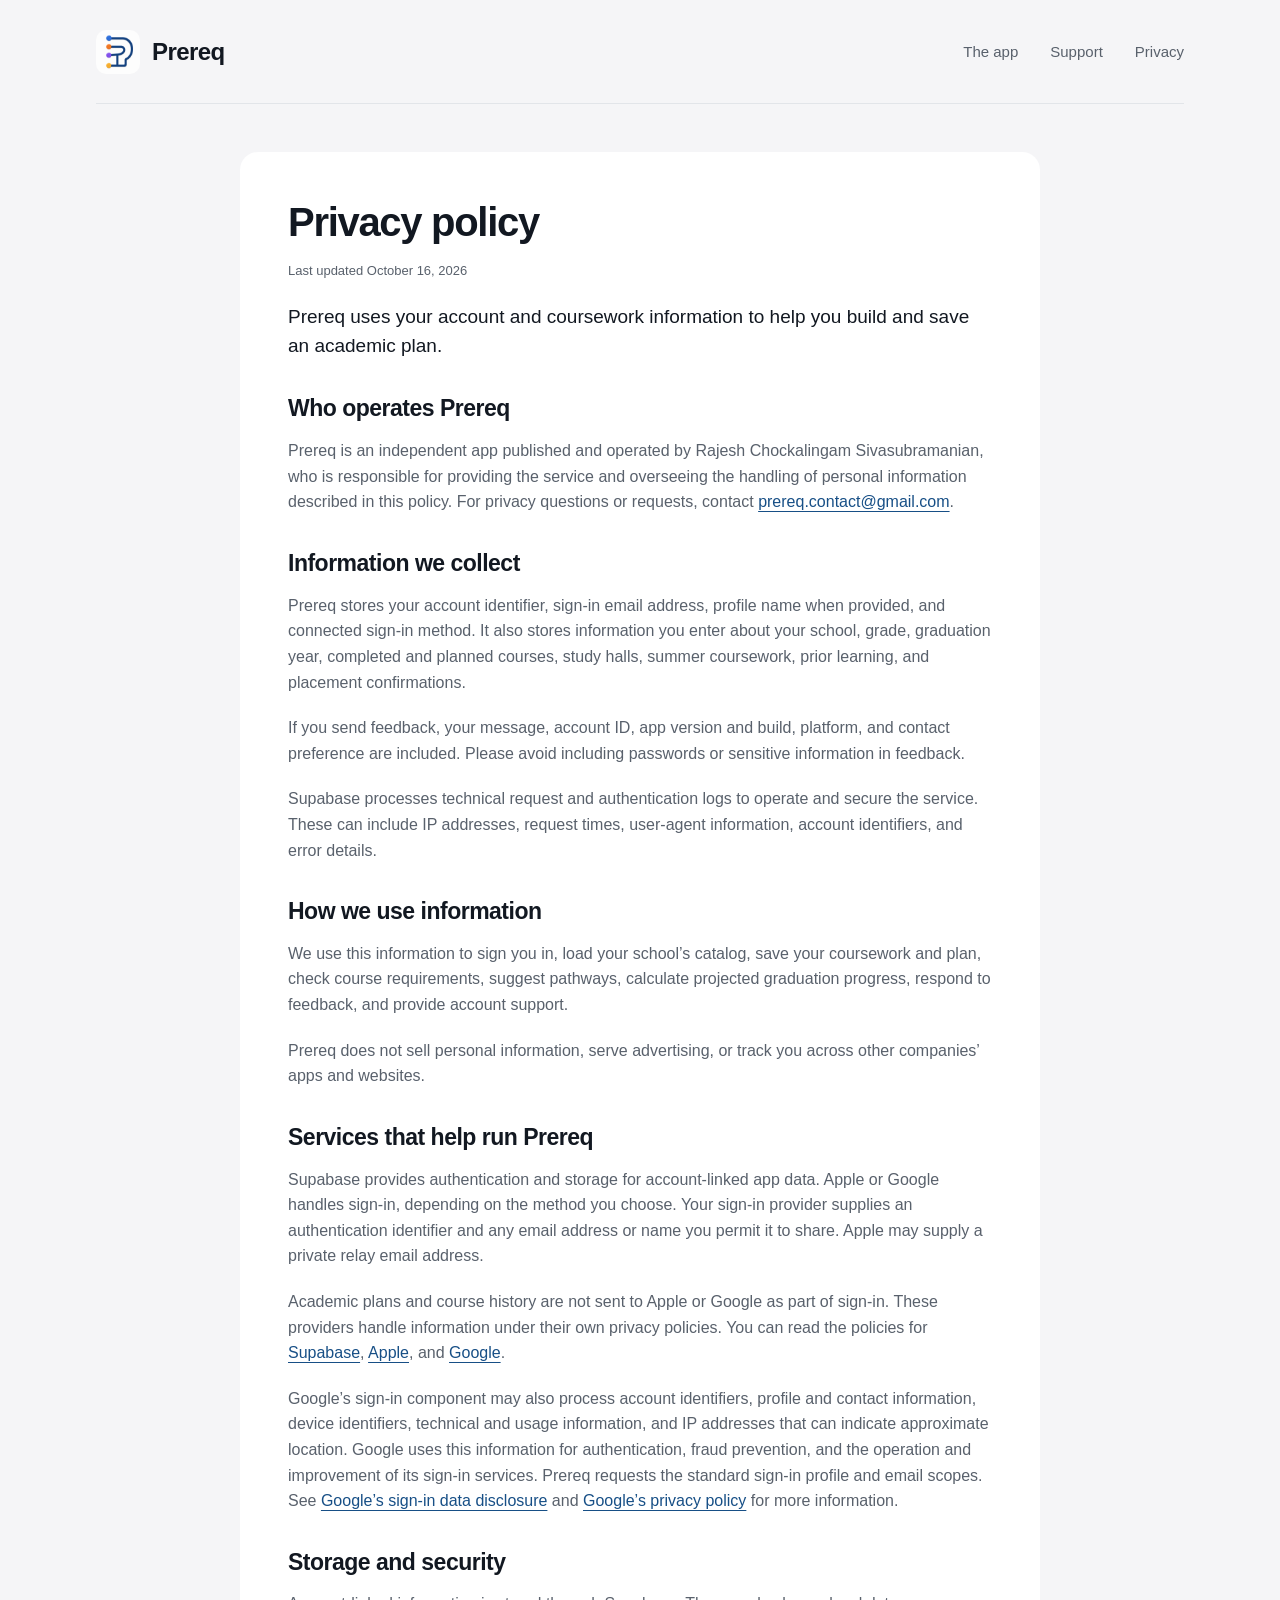
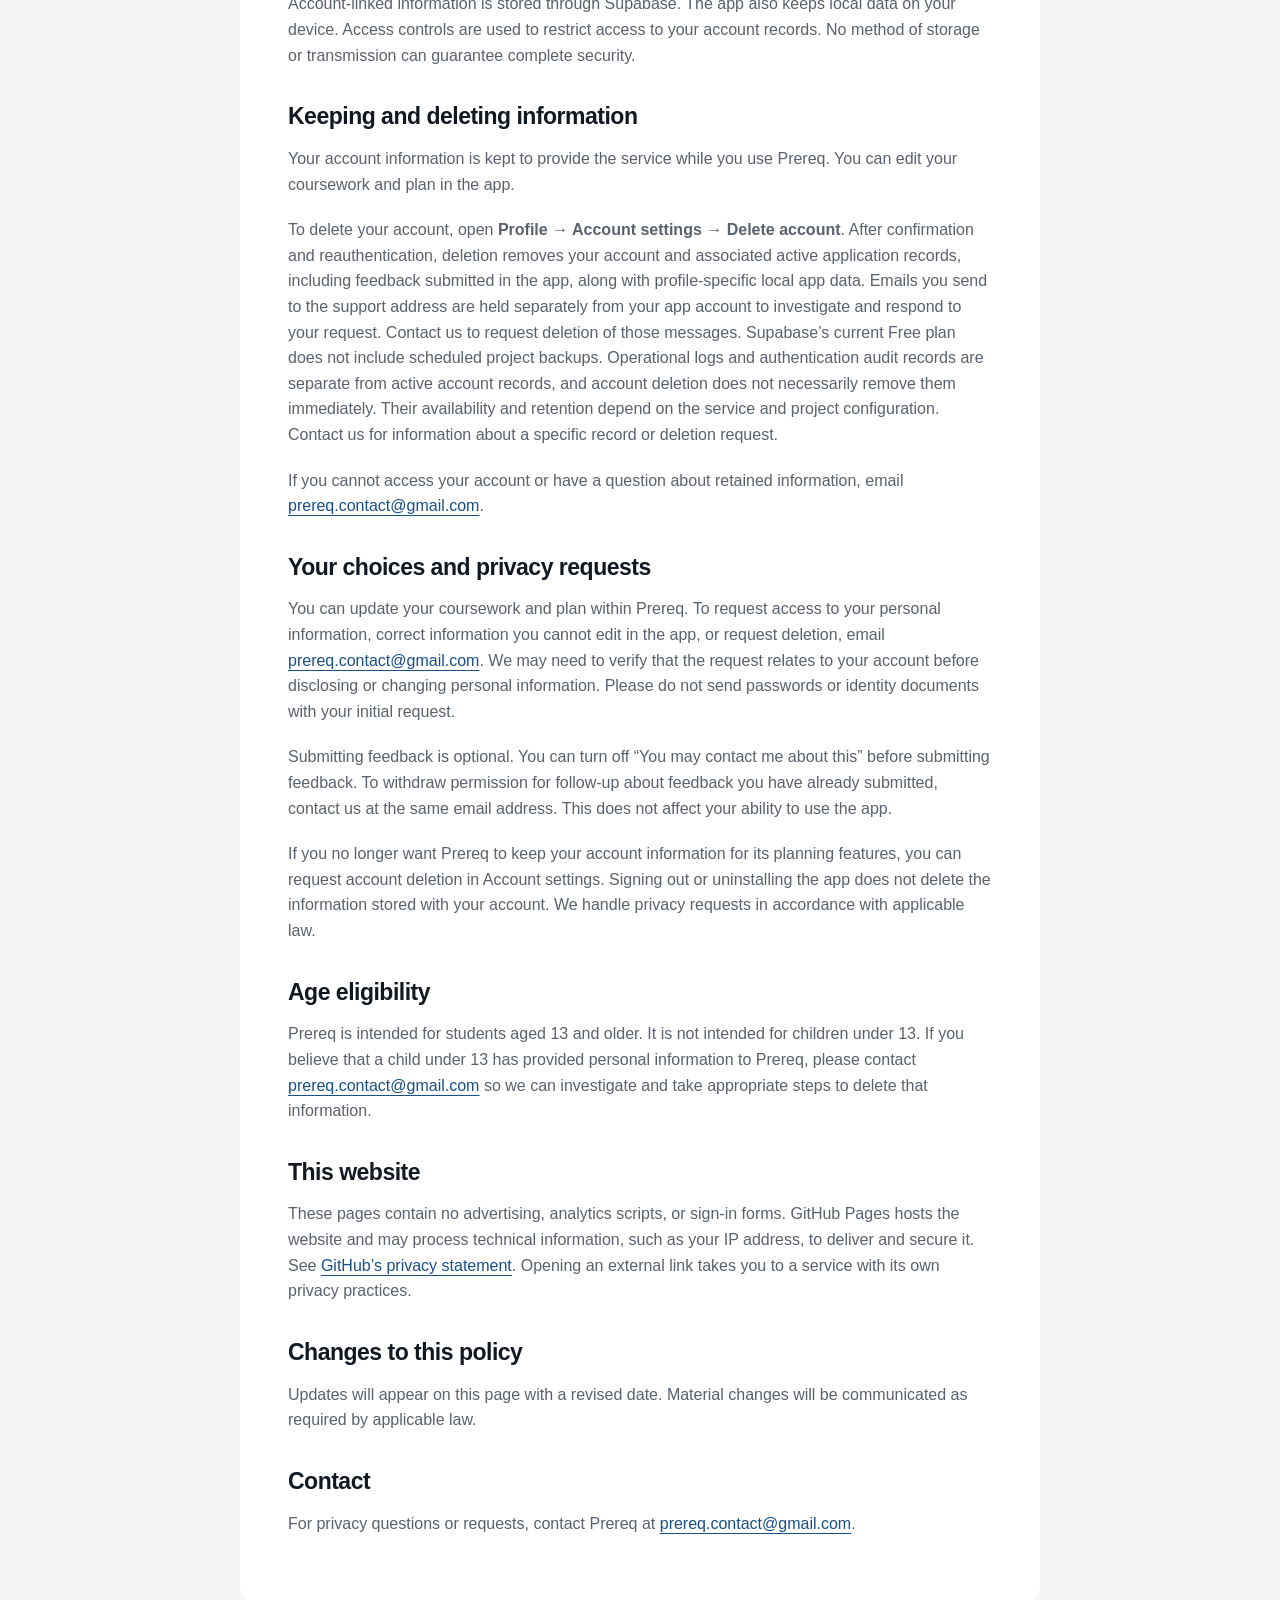
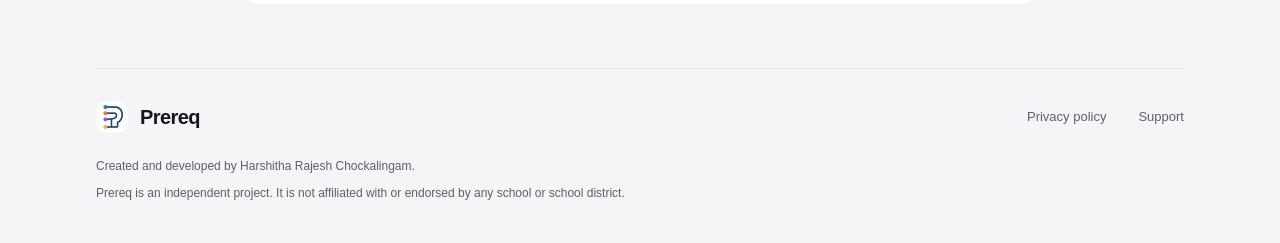
==== privacy/index.html @ c5e3789c "Refine homepage copy and add clean page URLs" ====
<!doctype html>
<html lang="en"><head><meta charset="utf-8"><meta name="viewport" content="width=device-width, initial-scale=1"><meta name="description" content="Prereq helps students explore courses and build a four-year academic plan."><title>Privacy policy | Prereq: Course Planning</title><link rel="icon" href="/icon.png"><link rel="stylesheet" href="/style.css?v=5"><link rel="canonical" href="https://prereqapp.com/privacy/"></head><body><a class="skip" href="#main">Skip to content</a><div class="wrap"><header><a class="brand" href="/"><img src="/icon.png" alt="" width="44" height="44">Prereq</a><nav aria-label="Main navigation"><a href="/#how-it-works">The app</a><a href="/support/">Support</a><a href="/privacy/">Privacy</a></nav></header><main id="main"><article class="document"><h1>Privacy policy</h1><p class="quiet">Last updated October 16, 2026</p><p class="lead">Prereq uses your account and coursework information to help you build and save an academic plan.</p><h2>Who operates Prereq</h2><p>Prereq is an independent app published and operated by Rajesh Chockalingam Sivasubramanian, who is responsible for providing the service and overseeing the handling of personal information described in this policy. For privacy questions or requests, contact <a href="mailto:prereq.contact@gmail.com">prereq.contact@gmail.com</a>.</p><h2>Information we collect</h2><p>Prereq stores your account identifier, sign-in email address, profile name when provided, and connected sign-in method. It also stores information you enter about your school, grade, graduation year, completed and planned courses, study halls, summer coursework, prior learning, and placement confirmations.</p><p>If you send feedback, your message, account ID, app version and build, platform, and contact preference are included. Please avoid including passwords or sensitive information in feedback.</p><p>Supabase processes technical request and authentication logs to operate and secure the service. These can include IP addresses, request times, user-agent information, account identifiers, and error details.</p><h2>How we use information</h2><p>We use this information to sign you in, load your school’s catalog, save your coursework and plan, check course requirements, suggest pathways, calculate projected graduation progress, respond to feedback, and provide account support.</p><p>Prereq does not sell personal information, serve advertising, or track you across other companies’ apps and websites.</p><h2>Services that help run Prereq</h2><p>Supabase provides authentication and storage for account-linked app data. Apple or Google handles sign-in, depending on the method you choose. Your sign-in provider supplies an authentication identifier and any email address or name you permit it to share. Apple may supply a private relay email address.</p><p>Academic plans and course history are not sent to Apple or Google as part of sign-in. These providers handle information under their own privacy policies. You can read the policies for <a href="https://supabase.com/privacy">Supabase</a>, <a href="https://www.apple.com/legal/privacy/">Apple</a>, and <a href="https://policies.google.com/privacy">Google</a>.</p><p>Google’s sign-in component may also process account identifiers, profile and contact information, device identifiers, technical and usage information, and IP addresses that can indicate approximate location. Google uses this information for authentication, fraud prevention, and the operation and improvement of its sign-in services. Prereq requests the standard sign-in profile and email scopes. See <a href="https://developers.google.com/identity/sign-in/ios/app-privacy">Google’s sign-in data disclosure</a> and <a href="https://policies.google.com/privacy">Google’s privacy policy</a> for more information.</p><h2>Storage and security</h2><p>Account-linked information is stored through Supabase. The app also keeps local data on your device. Access controls are used to restrict access to your account records. No method of storage or transmission can guarantee complete security.</p><h2>Keeping and deleting information</h2><p>Your account information is kept to provide the service while you use Prereq. You can edit your coursework and plan in the app.</p><p>To delete your account, open <strong>Profile → Account settings → Delete account</strong>. After confirmation and reauthentication, deletion removes your account and associated active application records, including feedback submitted in the app, along with profile-specific local app data. Emails you send to the support address are held separately from your app account to investigate and respond to your request. Contact us to request deletion of those messages. Supabase’s current Free plan does not include scheduled project backups. Operational logs and authentication audit records are separate from active account records, and account deletion does not necessarily remove them immediately. Their availability and retention depend on the service and project configuration. Contact us for information about a specific record or deletion request.</p><p>If you cannot access your account or have a question about retained information, email <a href="mailto:prereq.contact@gmail.com">prereq.contact@gmail.com</a>.</p><h2>Your choices and privacy requests</h2><p>You can update your coursework and plan within Prereq. To request access to your personal information, correct information you cannot edit in the app, or request deletion, email <a href="mailto:prereq.contact@gmail.com">prereq.contact@gmail.com</a>. We may need to verify that the request relates to your account before disclosing or changing personal information. Please do not send passwords or identity documents with your initial request.</p><p>Submitting feedback is optional. You can turn off “You may contact me about this” before submitting feedback. To withdraw permission for follow-up about feedback you have already submitted, contact us at the same email address. This does not affect your ability to use the app.</p><p>If you no longer want Prereq to keep your account information for its planning features, you can request account deletion in Account settings. Signing out or uninstalling the app does not delete the information stored with your account. We handle privacy requests in accordance with applicable law.</p><h2>Age eligibility</h2><p>Prereq is intended for students aged 13 and older. It is not intended for children under 13. If you believe that a child under 13 has provided personal information to Prereq, please contact <a href="mailto:prereq.contact@gmail.com">prereq.contact@gmail.com</a> so we can investigate and take appropriate steps to delete that information.</p><h2>This website</h2><p>These pages contain no advertising, analytics scripts, or sign-in forms. GitHub Pages hosts the website and may process technical information, such as your IP address, to deliver and secure it. See <a href="https://docs.github.com/en/site-policy/privacy-policies/github-general-privacy-statement">GitHub’s privacy statement</a>. Opening an external link takes you to a service with its own privacy practices.</p><h2>Changes to this policy</h2><p>Updates will appear on this page with a revised date. Material changes will be communicated as required by applicable law.</p><h2>Contact</h2><p>For privacy questions or requests, contact Prereq at <a href="mailto:prereq.contact@gmail.com">prereq.contact@gmail.com</a>.</p></article></main><footer><div class="footer-heading"><a class="brand" href="/"><img src="/icon.png" alt="" width="32" height="32">Prereq</a><nav aria-label="Footer"><a href="/privacy/">Privacy policy</a><a href="/support/">Support</a></nav></div><p>Created and developed by Harshitha Rajesh Chockalingam.</p><p>Prereq is an independent project. It is not affiliated with or endorsed by any school or school district.</p></footer></div></body></html>
---- style.css ----
:root{color-scheme:light;--blue:#174f86;--blue-strong:#103f70;--ink:#121821;--muted:#59616c;--line:#e2e5e9;--surface:#fff;--page:#f5f5f7;--brand-tint:#eef3f8;--math:#3478cc;--science:#27815f;--english:#8a63b8}
*{box-sizing:border-box}
html{scroll-behavior:smooth;scroll-padding-top:32px}
body{margin:0;background:var(--page);color:var(--ink);font-family:-apple-system,BlinkMacSystemFont,"Segoe UI",Helvetica,Arial,sans-serif;font-size:17px;line-height:1.6;-webkit-font-smoothing:antialiased}
a{color:var(--blue);text-underline-offset:4px}
a:hover{text-decoration-thickness:2px}
a:focus-visible,summary:focus-visible{outline:3px solid var(--blue);outline-offset:5px}
.wrap{width:min(1184px,100%);margin:0 auto;padding:0 48px}
header{min-height:104px;display:flex;align-items:center;justify-content:space-between;border-bottom:1px solid var(--line);gap:24px}
.brand{display:inline-flex;align-items:center;gap:12px;color:var(--ink);font-size:24px;line-height:1;font-weight:700;text-decoration:none;letter-spacing:-.6px}
.brand img{display:block;border-radius:10px}
nav{display:flex;align-items:center;gap:32px}
nav a{color:var(--muted);font-size:15px;text-decoration:none}
nav a:hover{color:var(--blue)}
h1,h2,h3,p{margin:0}
h1,h2,h3{line-height:1.12;font-weight:700}
h1{font-size:clamp(40px,4.3vw,60px);letter-spacing:-2.4px}
h2{font-size:clamp(30px,3.2vw,44px);letter-spacing:-1.3px}
h3{font-size:26px;letter-spacing:-.7px}
.eyebrow{font-size:12px;font-weight:650;letter-spacing:1.4px;text-transform:uppercase;color:var(--blue);margin-bottom:20px}
.hero{display:grid;grid-template-columns:1.05fr 1fr;gap:64px;align-items:center;padding:88px 0 96px}
.hero h1 span{color:var(--blue)}
.hero-lead{font-size:21px;line-height:1.5;margin-top:28px;max-width:450px}
.hero-detail{margin-top:16px;color:var(--muted);max-width:420px;font-size:16px}
.primary-link{display:inline-flex;align-items:center;gap:32px;padding:14px 20px;border-radius:12px;background:var(--blue);color:#fff;font-size:16px;font-weight:600;text-decoration:none;margin-top:28px;min-height:48px}
.primary-link:hover{background:var(--blue-strong)}
.release-note{color:var(--muted);font-size:12px;margin-top:14px}
.hero-visual{min-width:0}
.plan-frame{background:var(--surface);padding:24px;border-radius:24px;border:1px solid var(--line);box-shadow:0 12px 32px #0b31580a}
.plan-toolbar{display:flex;align-items:center;justify-content:space-between;margin-bottom:24px}
.mini-brand{display:flex;align-items:center;gap:10px;font-size:22px;font-weight:700;letter-spacing:-.5px}
.mini-brand img{border-radius:7px}
.toolbar-action{color:var(--blue);display:grid;place-items:center;width:38px;height:38px;border:1px solid var(--line);border-radius:50%}
.toolbar-action svg{width:21px;height:21px}
.grade-picker{padding:0;margin:0;border:0;min-width:0;display:grid;grid-template-columns:repeat(4,1fr);column-gap:4px}
.grade-picker legend{font-size:12px;color:var(--muted);margin-bottom:10px}
.grade-picker>input{position:absolute;opacity:0;width:1px;height:1px;pointer-events:none}
.grade-picker>label{cursor:pointer;display:grid;place-items:center;border-radius:10px;min-height:44px;font-weight:600;color:var(--muted);background:var(--page);font-size:15px;transition:background .15s,color .15s}
.grade-picker>input:checked+label{background:var(--blue);color:white}
.grade-picker>input:focus-visible+label{outline:3px solid var(--blue);outline-offset:3px}
.grade-panels{grid-column:1/-1;min-width:0}
.grade-panel{display:none}
#grade-9:checked~.grade-panels .panel-9,#grade-10:checked~.grade-panels .panel-10,#grade-11:checked~.grade-panels .panel-11,#grade-12:checked~.grade-panels .panel-12{display:block}
.plan-section-heading{display:flex;justify-content:space-between;align-items:center;margin:28px 0 16px;gap:12px}
.plan-section-heading h3{font-size:21px;letter-spacing:-.4px}
.plan-section-heading>span{font-size:12px;color:var(--muted)}
.plan-course{display:flex;align-items:center;gap:12px;min-height:65px;padding:12px;border-radius:12px;margin-top:8px}
.plan-course.math{background:#eaf1fb;color:var(--math)}
.plan-course.science{background:#e5f2ec;color:var(--science)}
.plan-course.english{background:#f1ebf8;color:var(--english)}
.course-rail{width:4px;align-self:stretch;min-height:30px;border-radius:3px;background:currentColor;flex-shrink:0}
.plan-course-name{color:var(--ink);font-size:14px;font-weight:550;line-height:1.4}
.plan-empty{display:grid;grid-template-columns:1fr 1fr;gap:12px;margin-top:16px}
.plan-empty span{padding:14px 8px;border:1px solid var(--line);border-radius:10px;color:var(--muted);font-size:11px;text-align:center}
.plan-bottom{margin-top:24px;padding-top:18px;border-top:1px solid var(--line);display:flex;justify-content:space-between;align-items:center;font-size:11px;color:var(--muted)}
.brand-trail{display:flex;gap:6px}
.brand-trail i{width:6px;height:6px;background:#76a4e1;border-radius:50%}
.brand-trail i:nth-child(2){background:#f5ad79}.brand-trail i:nth-child(3){background:#b096d5}.brand-trail i:nth-child(4){background:#efc96e}
.visual-caption{text-align:center;font-size:11px;margin-top:14px;color:var(--muted)}
.app-story{padding:72px 0 80px;border-top:1px solid var(--line)}
.section-intro{display:grid;grid-template-columns:1fr 1fr;column-gap:64px;align-items:end;margin-bottom:40px}
.section-intro .eyebrow{grid-column:1/-1}
.section-intro>p:last-child{color:var(--muted);font-size:16px;max-width:440px}
.story-grid{display:grid;grid-template-columns:repeat(3,1fr);gap:16px}
.story-card{padding:28px 24px;background:var(--surface);border-radius:18px;min-width:0;display:flex;flex-direction:column}
.story-label{display:flex;align-items:center;gap:12px;margin-bottom:32px;color:var(--blue);font-size:13px;font-weight:600}
.section-number{display:grid;place-items:center;width:28px;height:28px;border-radius:8px;background:var(--brand-tint);font-size:11px;font-variant-numeric:tabular-nums}
.story-card h3{font-size:24px;line-height:1.2}
.story-card>p{margin:16px 0 28px;color:var(--muted);font-size:14px;line-height:1.6}
.catalog-sample{display:flex;align-items:center;gap:12px;border-top:1px solid var(--line);padding-top:24px;margin-top:auto}
.subject-icon{width:40px;height:40px;display:grid;place-items:center;border-radius:50%;flex-shrink:0}
.subject-icon.math{background:#eaf1fb;color:var(--math)}
.subject-icon svg{width:25px;height:25px}
.catalog-sample strong,.catalog-sample span:not(.subject-icon),.catalog-sample small{display:block}
.catalog-sample strong{font-size:14px;font-weight:650}
.catalog-sample .math-text{font-size:12px;color:var(--math)}
.catalog-sample small{font-size:11px;color:var(--muted);margin-top:2px}
.pathway-sample{margin-top:auto;position:relative;padding-left:2px}
.pathway-sample:before{content:"";position:absolute;left:8px;top:12px;bottom:12px;width:2px;background:#d8e3ee}
.pathway-sample>div{display:flex;align-items:center;gap:12px;position:relative;min-height:36px}
.pathway-sample strong{font-size:12px;font-weight:550}
.path-node{width:14px;height:14px;border:3px solid white;border-radius:50%;background:#b7c9db;box-shadow:0 0 0 1px #d8e3ee}
.completed-node{background:var(--science)}.current-node{background:var(--blue)}
.progress-sample{margin-top:auto;padding:20px 16px;background:var(--brand-tint);border-radius:12px}
.progress-sample>div:first-child{display:flex;align-items:center;justify-content:space-between;gap:8px}
.progress-sample strong{font-size:12px;font-weight:600}
.progress-sample>div>span{font-size:10px;color:var(--blue)}
.progress-track{height:7px;background:#d8e3ee;border-radius:4px;overflow:hidden;margin:14px 0 8px}
.progress-track span{display:block;width:72%;height:100%;background:var(--blue);border-radius:4px}
.progress-sample small{font-size:10px;color:var(--muted)}
.counselor-section{display:grid;grid-template-columns:160px 1fr;align-items:center;gap:48px;border-radius:22px;background:var(--brand-tint);padding:56px 64px;margin-bottom:80px}
.counselor-mark{width:128px;height:144px;border-radius:18px;background:white;display:grid;place-items:center;color:var(--blue);transform:rotate(-5deg)}
.counselor-mark svg{width:72px;height:72px}
.counselor-section h2{font-size:36px}
.counselor-section p:last-child{margin-top:20px;max-width:590px;color:var(--muted);font-size:16px}
.home-support{display:flex;align-items:center;justify-content:space-between;gap:32px;padding:0 0 72px}
.home-support h2{font-size:30px}
.home-support p:last-child{margin-top:20px;color:var(--muted);font-size:15px}
.secondary-link{display:inline-flex;align-items:center;gap:24px;padding:13px 18px;background:white;border:1px solid var(--line);border-radius:12px;text-decoration:none;font-size:15px;font-weight:600;white-space:nowrap}
.secondary-link:hover{border-color:var(--blue)}
footer{padding:32px 0 40px;border-top:1px solid var(--line)}
.footer-heading{display:flex;align-items:center;justify-content:space-between;margin-bottom:24px;gap:24px}
footer .brand{font-size:20px}
footer p{font-size:12px;color:var(--muted);max-width:660px;margin-top:8px}
footer nav a{font-size:13px}
.document{max-width:800px;margin:48px auto 64px;padding:48px;background:var(--surface);border-radius:18px}
.document h1{font-size:40px;letter-spacing:-1.3px;margin-bottom:16px}
.document h2{font-size:23px;letter-spacing:-.5px;margin:36px 0 16px}
.document p{margin-bottom:20px;font-size:16px;color:var(--muted)}
.document .lead{font-size:19px;color:var(--ink);line-height:1.55}
.document .quiet,.quiet{font-size:13px;color:var(--muted)}
.document .button{display:inline-block;padding:12px 18px;background:var(--blue);color:white;border-radius:12px;font-size:15px;font-weight:600;text-decoration:none;margin-bottom:12px}
.questions{margin:36px 0}
details{border-bottom:1px solid var(--line);padding:18px 0}
summary{cursor:pointer;font-size:16px;font-weight:600;line-height:1.5}
details p{margin:16px 0 0!important}
.skip{position:absolute;left:16px;top:-100px;background:white;padding:12px;z-index:20}.skip:focus{top:16px}
@media(min-width:1400px){.hero{gap:88px}}
@media(max-width:1000px){.wrap{padding:0 32px}.hero{gap:32px;padding:64px 0 72px}h1{font-size:46px;letter-spacing:-1.8px}.hero-lead{font-size:19px}.plan-frame{padding:20px}.story-card{padding:24px 20px}.story-card h3{font-size:21px}.section-intro{column-gap:32px}.counselor-section{padding:40px;gap:32px;grid-template-columns:120px 1fr}.counselor-mark{width:108px;height:128px}}
@media(max-width:760px){.wrap{padding:0 24px}header{min-height:88px}.brand{font-size:22px}.brand img{width:38px;height:38px}nav{gap:20px}nav a{font-size:13px}.hero{grid-template-columns:1fr;gap:40px;padding:48px 0 56px}h1{font-size:clamp(38px,8vw,56px);letter-spacing:-1.7px}.hero-lead{max-width:470px;font-size:20px}.hero-detail{max-width:450px}.hero-visual{max-width:470px;width:100%;justify-self:center}.plan-frame{padding:24px}.plan-course-name{font-size:15px}.plan-course{min-height:62px}.app-story{padding:48px 0}.section-intro{display:block;margin-bottom:28px}.section-intro>p:last-child{margin-top:20px}.story-grid{grid-template-columns:1fr;gap:16px}.story-card{padding:28px}.story-label{margin-bottom:20px}.story-card h3{font-size:26px}.story-card h3 br{display:none}.story-card>p{font-size:16px;margin-bottom:24px}.catalog-sample strong{font-size:16px}.catalog-sample .math-text{font-size:14px}.catalog-sample small{font-size:13px}.subject-icon{width:48px;height:48px}.pathway-sample strong{font-size:14px}.pathway-sample>div{min-height:40px}.progress-sample strong{font-size:14px}.progress-sample>div>span,.progress-sample small{font-size:12px}.counselor-section{grid-template-columns:1fr;padding:32px;gap:24px;margin-bottom:48px}.counselor-mark{width:64px;height:72px;border-radius:12px}.counselor-mark svg{width:42px;height:42px}.counselor-section h2{font-size:32px}.home-support{display:block;padding-bottom:48px}.home-support h2{font-size:30px}.home-support p:last-child{overflow-wrap:anywhere}.secondary-link{margin-top:24px}.footer-heading{align-items:flex-start}footer nav{gap:16px;flex-wrap:wrap}.document{padding:28px 24px;margin:32px auto 48px}.document h1{font-size:34px}.document a{overflow-wrap:anywhere}}
@media(max-width:360px){.wrap{padding:0 16px}nav{gap:14px}nav a{font-size:12px}.brand{gap:8px}.brand img{width:32px;height:32px}.plan-frame{padding:18px}.plan-course-name{font-size:14px}.eyebrow{font-size:11px;letter-spacing:1px}.counselor-section{padding:24px}}
@media(prefers-reduced-motion:reduce){html{scroll-behavior:auto}*{transition:none!important}}
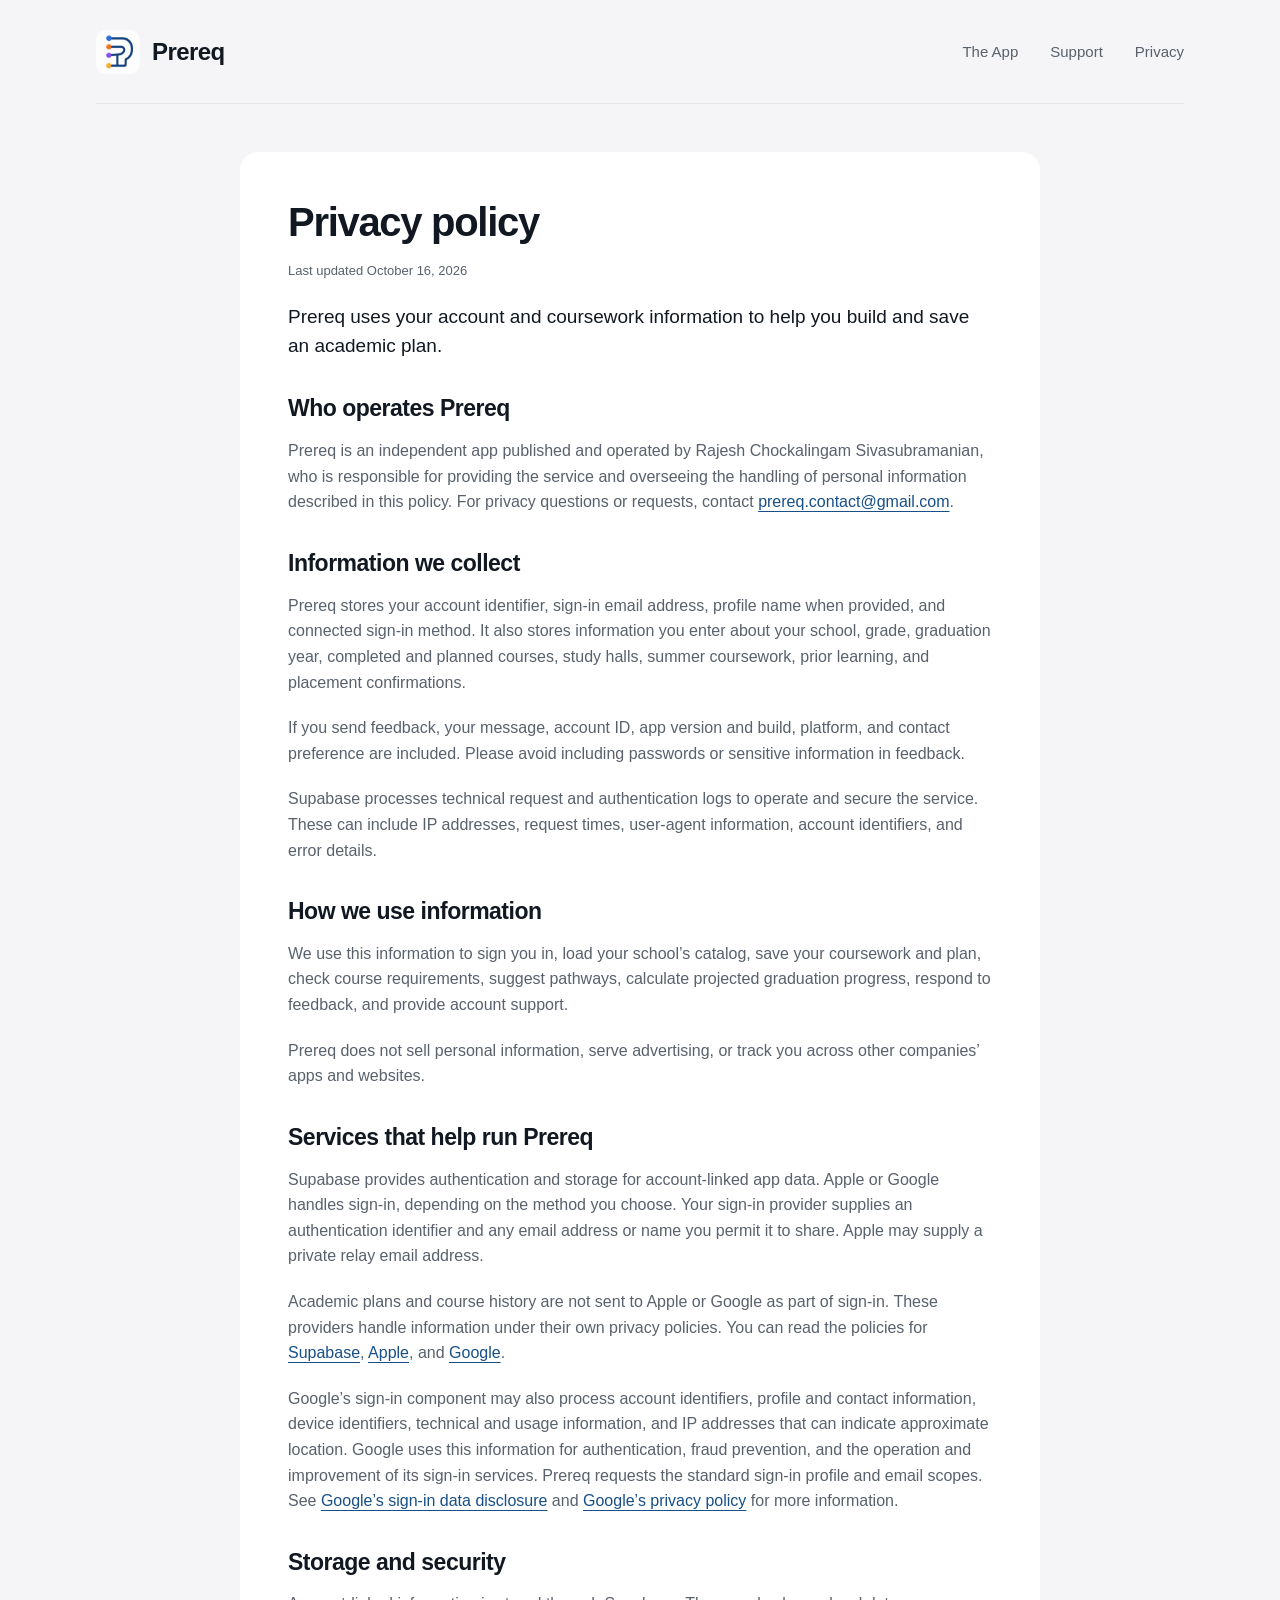
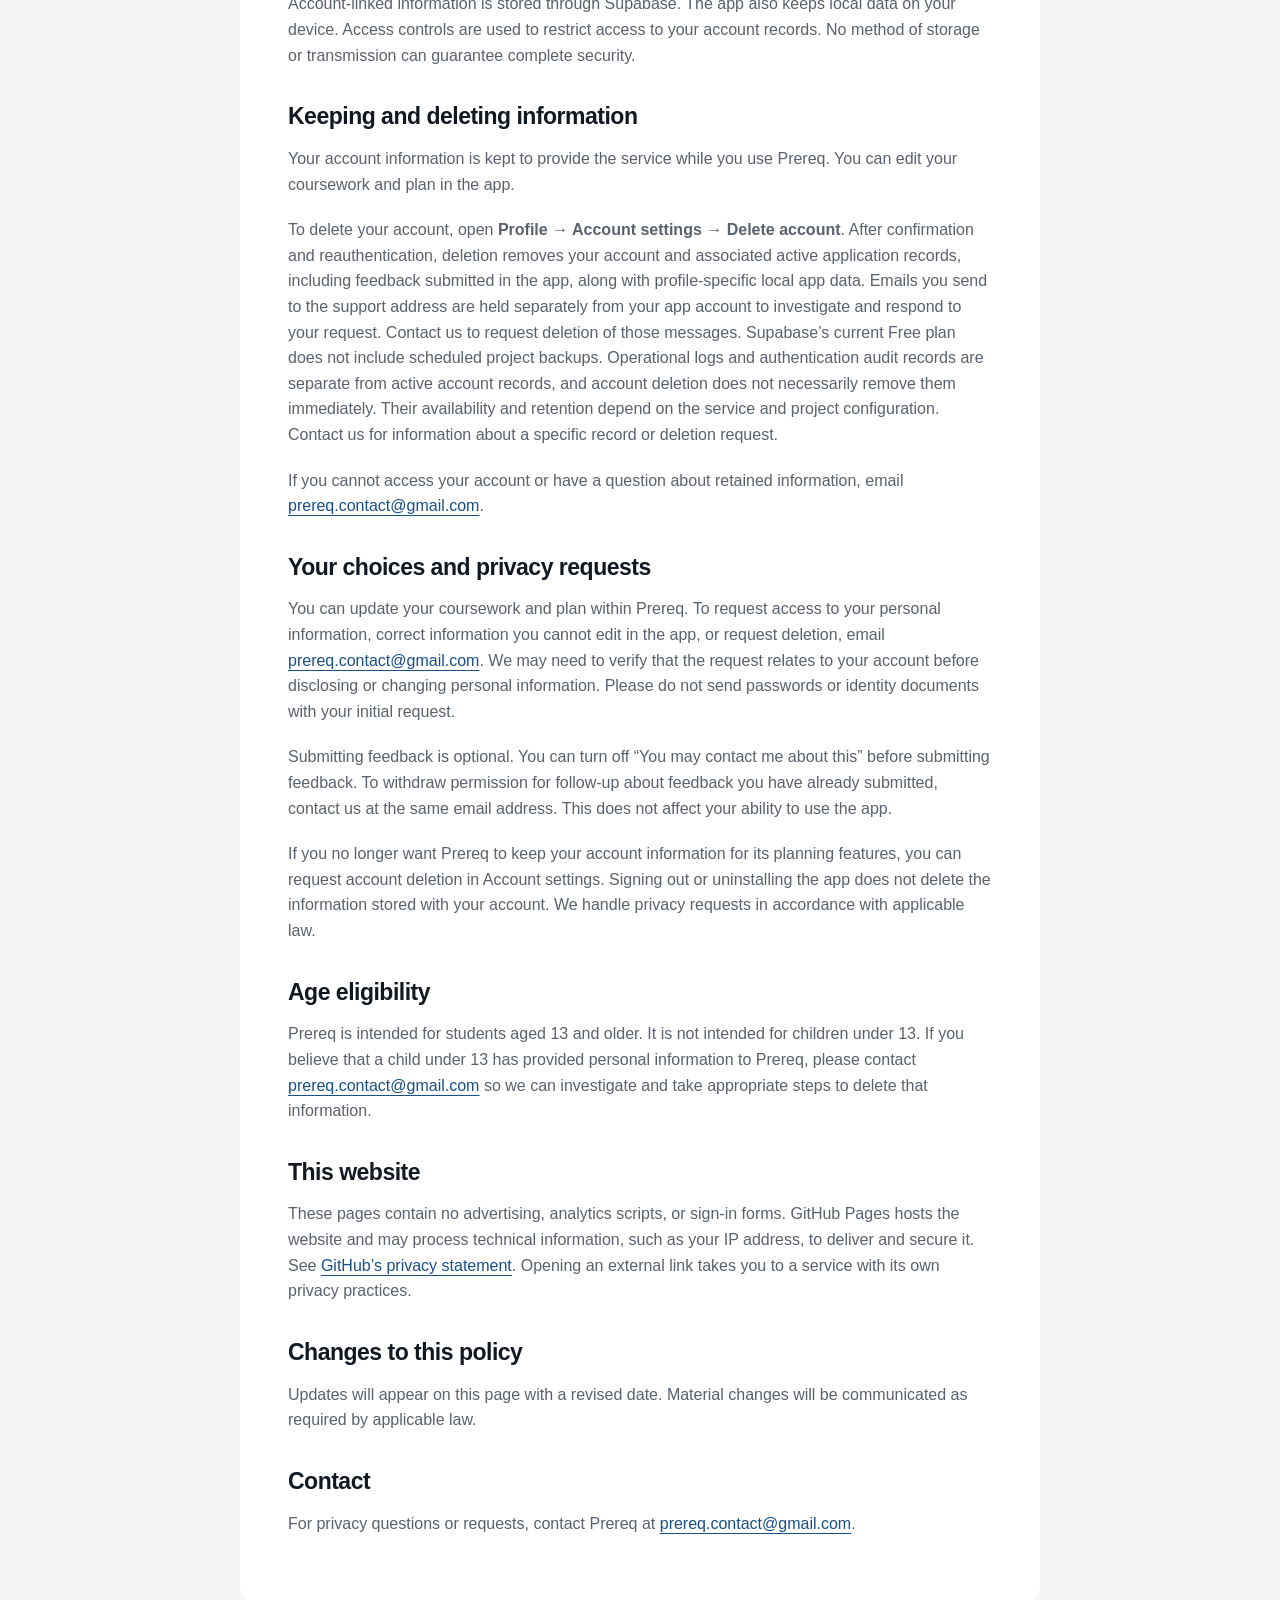
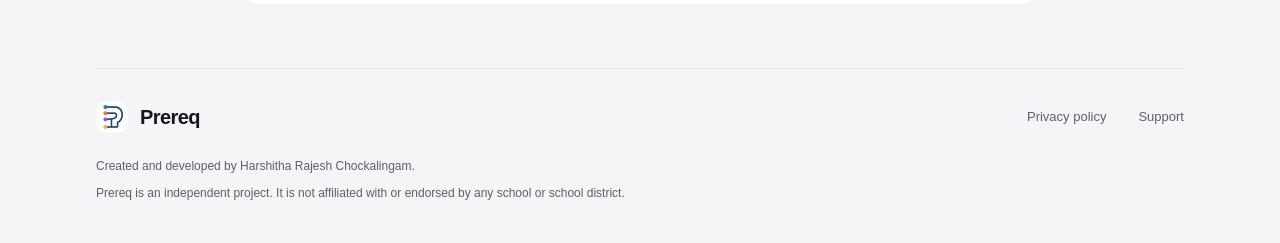
==== commit a2dbd0bf: "Capitalize App in navigation" ====
--- a/privacy/index.html
+++ b/privacy/index.html
@@ -1,2 +1,2 @@
 <!doctype html>
-<html lang="en"><head><meta charset="utf-8"><meta name="viewport" content="width=device-width, initial-scale=1"><meta name="description" content="Prereq helps students explore courses and build a four-year academic plan."><title>Privacy policy | Prereq: Course Planning</title><link rel="icon" href="/icon.png"><link rel="stylesheet" href="/style.css?v=5"><link rel="canonical" href="https://prereqapp.com/privacy/"></head><body><a class="skip" href="#main">Skip to content</a><div class="wrap"><header><a class="brand" href="/"><img src="/icon.png" alt="" width="44" height="44">Prereq</a><nav aria-label="Main navigation"><a href="/#how-it-works">The app</a><a href="/support/">Support</a><a href="/privacy/">Privacy</a></nav></header><main id="main"><article class="document"><h1>Privacy policy</h1><p class="quiet">Last updated October 16, 2026</p><p class="lead">Prereq uses your account and coursework information to help you build and save an academic plan.</p><h2>Who operates Prereq</h2><p>Prereq is an independent app published and operated by Rajesh Chockalingam Sivasubramanian, who is responsible for providing the service and overseeing the handling of personal information described in this policy. For privacy questions or requests, contact <a href="mailto:prereq.contact@gmail.com">prereq.contact@gmail.com</a>.</p><h2>Information we collect</h2><p>Prereq stores your account identifier, sign-in email address, profile name when provided, and connected sign-in method. It also stores information you enter about your school, grade, graduation year, completed and planned courses, study halls, summer coursework, prior learning, and placement confirmations.</p><p>If you send feedback, your message, account ID, app version and build, platform, and contact preference are included. Please avoid including passwords or sensitive information in feedback.</p><p>Supabase processes technical request and authentication logs to operate and secure the service. These can include IP addresses, request times, user-agent information, account identifiers, and error details.</p><h2>How we use information</h2><p>We use this information to sign you in, load your school’s catalog, save your coursework and plan, check course requirements, suggest pathways, calculate projected graduation progress, respond to feedback, and provide account support.</p><p>Prereq does not sell personal information, serve advertising, or track you across other companies’ apps and websites.</p><h2>Services that help run Prereq</h2><p>Supabase provides authentication and storage for account-linked app data. Apple or Google handles sign-in, depending on the method you choose. Your sign-in provider supplies an authentication identifier and any email address or name you permit it to share. Apple may supply a private relay email address.</p><p>Academic plans and course history are not sent to Apple or Google as part of sign-in. These providers handle information under their own privacy policies. You can read the policies for <a href="https://supabase.com/privacy">Supabase</a>, <a href="https://www.apple.com/legal/privacy/">Apple</a>, and <a href="https://policies.google.com/privacy">Google</a>.</p><p>Google’s sign-in component may also process account identifiers, profile and contact information, device identifiers, technical and usage information, and IP addresses that can indicate approximate location. Google uses this information for authentication, fraud prevention, and the operation and improvement of its sign-in services. Prereq requests the standard sign-in profile and email scopes. See <a href="https://developers.google.com/identity/sign-in/ios/app-privacy">Google’s sign-in data disclosure</a> and <a href="https://policies.google.com/privacy">Google’s privacy policy</a> for more information.</p><h2>Storage and security</h2><p>Account-linked information is stored through Supabase. The app also keeps local data on your device. Access controls are used to restrict access to your account records. No method of storage or transmission can guarantee complete security.</p><h2>Keeping and deleting information</h2><p>Your account information is kept to provide the service while you use Prereq. You can edit your coursework and plan in the app.</p><p>To delete your account, open <strong>Profile → Account settings → Delete account</strong>. After confirmation and reauthentication, deletion removes your account and associated active application records, including feedback submitted in the app, along with profile-specific local app data. Emails you send to the support address are held separately from your app account to investigate and respond to your request. Contact us to request deletion of those messages. Supabase’s current Free plan does not include scheduled project backups. Operational logs and authentication audit records are separate from active account records, and account deletion does not necessarily remove them immediately. Their availability and retention depend on the service and project configuration. Contact us for information about a specific record or deletion request.</p><p>If you cannot access your account or have a question about retained information, email <a href="mailto:prereq.contact@gmail.com">prereq.contact@gmail.com</a>.</p><h2>Your choices and privacy requests</h2><p>You can update your coursework and plan within Prereq. To request access to your personal information, correct information you cannot edit in the app, or request deletion, email <a href="mailto:prereq.contact@gmail.com">prereq.contact@gmail.com</a>. We may need to verify that the request relates to your account before disclosing or changing personal information. Please do not send passwords or identity documents with your initial request.</p><p>Submitting feedback is optional. You can turn off “You may contact me about this” before submitting feedback. To withdraw permission for follow-up about feedback you have already submitted, contact us at the same email address. This does not affect your ability to use the app.</p><p>If you no longer want Prereq to keep your account information for its planning features, you can request account deletion in Account settings. Signing out or uninstalling the app does not delete the information stored with your account. We handle privacy requests in accordance with applicable law.</p><h2>Age eligibility</h2><p>Prereq is intended for students aged 13 and older. It is not intended for children under 13. If you believe that a child under 13 has provided personal information to Prereq, please contact <a href="mailto:prereq.contact@gmail.com">prereq.contact@gmail.com</a> so we can investigate and take appropriate steps to delete that information.</p><h2>This website</h2><p>These pages contain no advertising, analytics scripts, or sign-in forms. GitHub Pages hosts the website and may process technical information, such as your IP address, to deliver and secure it. See <a href="https://docs.github.com/en/site-policy/privacy-policies/github-general-privacy-statement">GitHub’s privacy statement</a>. Opening an external link takes you to a service with its own privacy practices.</p><h2>Changes to this policy</h2><p>Updates will appear on this page with a revised date. Material changes will be communicated as required by applicable law.</p><h2>Contact</h2><p>For privacy questions or requests, contact Prereq at <a href="mailto:prereq.contact@gmail.com">prereq.contact@gmail.com</a>.</p></article></main><footer><div class="footer-heading"><a class="brand" href="/"><img src="/icon.png" alt="" width="32" height="32">Prereq</a><nav aria-label="Footer"><a href="/privacy/">Privacy policy</a><a href="/support/">Support</a></nav></div><p>Created and developed by Harshitha Rajesh Chockalingam.</p><p>Prereq is an independent project. It is not affiliated with or endorsed by any school or school district.</p></footer></div></body></html>
+<html lang="en"><head><meta charset="utf-8"><meta name="viewport" content="width=device-width, initial-scale=1"><meta name="description" content="Prereq helps students explore courses and build a four-year academic plan."><title>Privacy policy | Prereq: Course Planning</title><link rel="icon" href="/icon.png"><link rel="stylesheet" href="/style.css?v=8"><link rel="canonical" href="https://prereqapp.com/privacy/"></head><body><a class="skip" href="#main">Skip to content</a><div class="wrap"><header><a class="brand" href="/"><img src="/icon.png" alt="" width="44" height="44">Prereq</a><nav aria-label="Main navigation"><a href="/#how-it-works">The App</a><a href="/support/">Support</a><a href="/privacy/">Privacy</a></nav></header><main id="main"><article class="document"><h1>Privacy policy</h1><p class="quiet">Last updated October 16, 2026</p><p class="lead">Prereq uses your account and coursework information to help you build and save an academic plan.</p><h2>Who operates Prereq</h2><p>Prereq is an independent app published and operated by Rajesh Chockalingam Sivasubramanian, who is responsible for providing the service and overseeing the handling of personal information described in this policy. For privacy questions or requests, contact <a href="mailto:prereq.contact@gmail.com">prereq.contact@gmail.com</a>.</p><h2>Information we collect</h2><p>Prereq stores your account identifier, sign-in email address, profile name when provided, and connected sign-in method. It also stores information you enter about your school, grade, graduation year, completed and planned courses, study halls, summer coursework, prior learning, and placement confirmations.</p><p>If you send feedback, your message, account ID, app version and build, platform, and contact preference are included. Please avoid including passwords or sensitive information in feedback.</p><p>Supabase processes technical request and authentication logs to operate and secure the service. These can include IP addresses, request times, user-agent information, account identifiers, and error details.</p><h2>How we use information</h2><p>We use this information to sign you in, load your school’s catalog, save your coursework and plan, check course requirements, suggest pathways, calculate projected graduation progress, respond to feedback, and provide account support.</p><p>Prereq does not sell personal information, serve advertising, or track you across other companies’ apps and websites.</p><h2>Services that help run Prereq</h2><p>Supabase provides authentication and storage for account-linked app data. Apple or Google handles sign-in, depending on the method you choose. Your sign-in provider supplies an authentication identifier and any email address or name you permit it to share. Apple may supply a private relay email address.</p><p>Academic plans and course history are not sent to Apple or Google as part of sign-in. These providers handle information under their own privacy policies. You can read the policies for <a href="https://supabase.com/privacy">Supabase</a>, <a href="https://www.apple.com/legal/privacy/">Apple</a>, and <a href="https://policies.google.com/privacy">Google</a>.</p><p>Google’s sign-in component may also process account identifiers, profile and contact information, device identifiers, technical and usage information, and IP addresses that can indicate approximate location. Google uses this information for authentication, fraud prevention, and the operation and improvement of its sign-in services. Prereq requests the standard sign-in profile and email scopes. See <a href="https://developers.google.com/identity/sign-in/ios/app-privacy">Google’s sign-in data disclosure</a> and <a href="https://policies.google.com/privacy">Google’s privacy policy</a> for more information.</p><h2>Storage and security</h2><p>Account-linked information is stored through Supabase. The app also keeps local data on your device. Access controls are used to restrict access to your account records. No method of storage or transmission can guarantee complete security.</p><h2>Keeping and deleting information</h2><p>Your account information is kept to provide the service while you use Prereq. You can edit your coursework and plan in the app.</p><p>To delete your account, open <strong>Profile → Account settings → Delete account</strong>. After confirmation and reauthentication, deletion removes your account and associated active application records, including feedback submitted in the app, along with profile-specific local app data. Emails you send to the support address are held separately from your app account to investigate and respond to your request. Contact us to request deletion of those messages. Supabase’s current Free plan does not include scheduled project backups. Operational logs and authentication audit records are separate from active account records, and account deletion does not necessarily remove them immediately. Their availability and retention depend on the service and project configuration. Contact us for information about a specific record or deletion request.</p><p>If you cannot access your account or have a question about retained information, email <a href="mailto:prereq.contact@gmail.com">prereq.contact@gmail.com</a>.</p><h2>Your choices and privacy requests</h2><p>You can update your coursework and plan within Prereq. To request access to your personal information, correct information you cannot edit in the app, or request deletion, email <a href="mailto:prereq.contact@gmail.com">prereq.contact@gmail.com</a>. We may need to verify that the request relates to your account before disclosing or changing personal information. Please do not send passwords or identity documents with your initial request.</p><p>Submitting feedback is optional. You can turn off “You may contact me about this” before submitting feedback. To withdraw permission for follow-up about feedback you have already submitted, contact us at the same email address. This does not affect your ability to use the app.</p><p>If you no longer want Prereq to keep your account information for its planning features, you can request account deletion in Account settings. Signing out or uninstalling the app does not delete the information stored with your account. We handle privacy requests in accordance with applicable law.</p><h2>Age eligibility</h2><p>Prereq is intended for students aged 13 and older. It is not intended for children under 13. If you believe that a child under 13 has provided personal information to Prereq, please contact <a href="mailto:prereq.contact@gmail.com">prereq.contact@gmail.com</a> so we can investigate and take appropriate steps to delete that information.</p><h2>This website</h2><p>These pages contain no advertising, analytics scripts, or sign-in forms. GitHub Pages hosts the website and may process technical information, such as your IP address, to deliver and secure it. See <a href="https://docs.github.com/en/site-policy/privacy-policies/github-general-privacy-statement">GitHub’s privacy statement</a>. Opening an external link takes you to a service with its own privacy practices.</p><h2>Changes to this policy</h2><p>Updates will appear on this page with a revised date. Material changes will be communicated as required by applicable law.</p><h2>Contact</h2><p>For privacy questions or requests, contact Prereq at <a href="mailto:prereq.contact@gmail.com">prereq.contact@gmail.com</a>.</p></article></main><footer><div class="footer-heading"><a class="brand" href="/"><img src="/icon.png" alt="" width="32" height="32">Prereq</a><nav aria-label="Footer"><a href="/privacy/">Privacy policy</a><a href="/support/">Support</a></nav></div><p>Created and developed by Harshitha Rajesh Chockalingam.</p><p>Prereq is an independent project. It is not affiliated with or endorsed by any school or school district.</p></footer></div></body></html>
--- a/style.css
+++ b/style.css
@@ -61,12 +61,17 @@
 .section-intro{display:grid;grid-template-columns:1fr 1fr;column-gap:64px;align-items:end;margin-bottom:40px}
 .section-intro .eyebrow{grid-column:1/-1}
 .section-intro>p:last-child{color:var(--muted);font-size:16px;max-width:440px}
-.story-grid{display:grid;grid-template-columns:repeat(3,1fr);gap:16px}
+.story-grid{display:grid;grid-template-columns:repeat(2,minmax(0,1fr));gap:24px}
 .story-card{padding:28px 24px;background:var(--surface);border-radius:18px;min-width:0;display:flex;flex-direction:column}
 .story-label{display:flex;align-items:center;gap:12px;margin-bottom:32px;color:var(--blue);font-size:13px;font-weight:600}
 .section-number{display:grid;place-items:center;width:28px;height:28px;border-radius:8px;background:var(--brand-tint);font-size:11px;font-variant-numeric:tabular-nums}
 .story-card h3{font-size:24px;line-height:1.2}
 .story-card>p{margin:16px 0 28px;color:var(--muted);font-size:14px;line-height:1.6}
+.app-screenshot{width:min(100%,300px);margin:0 auto;margin-top:auto}
+.app-screenshot a{display:block;border:1px solid var(--line);border-radius:24px;overflow:hidden;background:var(--page);box-shadow:0 8px 24px #1218210a}
+.app-screenshot img{display:block;width:100%;height:auto}
+.app-screenshot figcaption{text-align:center;font-size:12px;color:var(--muted);margin-top:12px}
+
 .catalog-sample{display:flex;align-items:center;gap:12px;border-top:1px solid var(--line);padding-top:24px;margin-top:auto}
 .subject-icon{width:40px;height:40px;display:grid;place-items:center;border-radius:50%;flex-shrink:0}
 .subject-icon.math{background:#eaf1fb;color:var(--math)}
@@ -117,6 +122,18 @@
 .skip{position:absolute;left:16px;top:-100px;background:white;padding:12px;z-index:20}.skip:focus{top:16px}
 @media(min-width:1400px){.hero{gap:88px}}
 @media(max-width:1000px){.wrap{padding:0 32px}.hero{gap:32px;padding:64px 0 72px}h1{font-size:46px;letter-spacing:-1.8px}.hero-lead{font-size:19px}.plan-frame{padding:20px}.story-card{padding:24px 20px}.story-card h3{font-size:21px}.section-intro{column-gap:32px}.counselor-section{padding:40px;gap:32px;grid-template-columns:120px 1fr}.counselor-mark{width:108px;height:128px}}
-@media(max-width:760px){.wrap{padding:0 24px}header{min-height:88px}.brand{font-size:22px}.brand img{width:38px;height:38px}nav{gap:20px}nav a{font-size:13px}.hero{grid-template-columns:1fr;gap:40px;padding:48px 0 56px}h1{font-size:clamp(38px,8vw,56px);letter-spacing:-1.7px}.hero-lead{max-width:470px;font-size:20px}.hero-detail{max-width:450px}.hero-visual{max-width:470px;width:100%;justify-self:center}.plan-frame{padding:24px}.plan-course-name{font-size:15px}.plan-course{min-height:62px}.app-story{padding:48px 0}.section-intro{display:block;margin-bottom:28px}.section-intro>p:last-child{margin-top:20px}.story-grid{grid-template-columns:1fr;gap:16px}.story-card{padding:28px}.story-label{margin-bottom:20px}.story-card h3{font-size:26px}.story-card h3 br{display:none}.story-card>p{font-size:16px;margin-bottom:24px}.catalog-sample strong{font-size:16px}.catalog-sample .math-text{font-size:14px}.catalog-sample small{font-size:13px}.subject-icon{width:48px;height:48px}.pathway-sample strong{font-size:14px}.pathway-sample>div{min-height:40px}.progress-sample strong{font-size:14px}.progress-sample>div>span,.progress-sample small{font-size:12px}.counselor-section{grid-template-columns:1fr;padding:32px;gap:24px;margin-bottom:48px}.counselor-mark{width:64px;height:72px;border-radius:12px}.counselor-mark svg{width:42px;height:42px}.counselor-section h2{font-size:32px}.home-support{display:block;padding-bottom:48px}.home-support h2{font-size:30px}.home-support p:last-child{overflow-wrap:anywhere}.secondary-link{margin-top:24px}.footer-heading{align-items:flex-start}footer nav{gap:16px;flex-wrap:wrap}.document{padding:28px 24px;margin:32px auto 48px}.document h1{font-size:34px}.document a{overflow-wrap:anywhere}}
+@media(max-width:760px){.wrap{padding:0 24px}header{min-height:88px}.brand{font-size:22px}.brand img{width:38px;height:38px}nav{gap:20px}nav a{font-size:13px}.hero{grid-template-columns:1fr;gap:40px;padding:48px 0 56px}h1{font-size:clamp(38px,8vw,56px);letter-spacing:-1.7px}.hero-lead{max-width:470px;font-size:20px}.hero-detail{max-width:450px}.hero-visual{max-width:470px;width:100%;justify-self:center}.plan-frame{padding:24px}.plan-course-name{font-size:15px}.plan-course{min-height:62px}.app-story{padding:48px 0}.section-intro{display:block;margin-bottom:28px}.section-intro>p:last-child{margin-top:20px}.story-grid{grid-template-columns:1fr;gap:16px}.story-card{padding:28px}.story-label{margin-bottom:20px}.story-card h3{font-size:26px}.story-card>p{font-size:16px;margin-bottom:24px}.catalog-sample strong{font-size:16px}.catalog-sample .math-text{font-size:14px}.catalog-sample small{font-size:13px}.subject-icon{width:48px;height:48px}.pathway-sample strong{font-size:14px}.pathway-sample>div{min-height:40px}.progress-sample strong{font-size:14px}.progress-sample>div>span,.progress-sample small{font-size:12px}.counselor-section{grid-template-columns:1fr;padding:32px;gap:24px;margin-bottom:48px}.counselor-mark{width:64px;height:72px;border-radius:12px}.counselor-mark svg{width:42px;height:42px}.counselor-section h2{font-size:32px}.home-support{display:block;padding-bottom:48px}.home-support h2{font-size:30px}.home-support p:last-child{overflow-wrap:anywhere}.secondary-link{margin-top:24px}.footer-heading{align-items:flex-start}footer nav{gap:16px;flex-wrap:wrap}.document{padding:28px 24px;margin:32px auto 48px}.document h1{font-size:34px}.document a{overflow-wrap:anywhere}}
 @media(max-width:360px){.wrap{padding:0 16px}nav{gap:14px}nav a{font-size:12px}.brand{gap:8px}.brand img{width:32px;height:32px}.plan-frame{padding:18px}.plan-course-name{font-size:14px}.eyebrow{font-size:11px;letter-spacing:1px}.counselor-section{padding:24px}}
-@media(prefers-reduced-motion:reduce){html{scroll-behavior:auto}*{transition:none!important}}
+nav a,.primary-link,.secondary-link,.document .button,summary{transition:color 160ms ease,background-color 160ms ease,border-color 160ms ease,transform 180ms ease}
+.app-screenshot a{transition:transform 220ms ease,box-shadow 220ms ease,border-color 180ms ease}
+.primary-link>span,.secondary-link>span{display:inline-block;transition:transform 180ms ease}
+.app-screenshot a:focus-visible{border-color:var(--blue);box-shadow:0 10px 28px #0b31581a}
+@media(hover:hover) and (pointer:fine){
+.primary-link:hover,.secondary-link:hover,.document .button:hover{transform:translateY(-1px)}
+.primary-link:hover>span{transform:translateY(2px)}
+.secondary-link:hover>span{transform:translate(2px,-2px)}
+.app-screenshot a:hover{transform:translateY(-3px);border-color:#b6c9dc;box-shadow:0 12px 28px #0b31581a}
+.grade-picker>input:not(:checked)+label:hover{background:#e7edf4;color:var(--blue)}
+summary:hover{color:var(--blue)}
+}
+@media(prefers-reduced-motion:reduce){html{scroll-behavior:auto}*,*::before,*::after{transition:none!important;animation:none!important}}
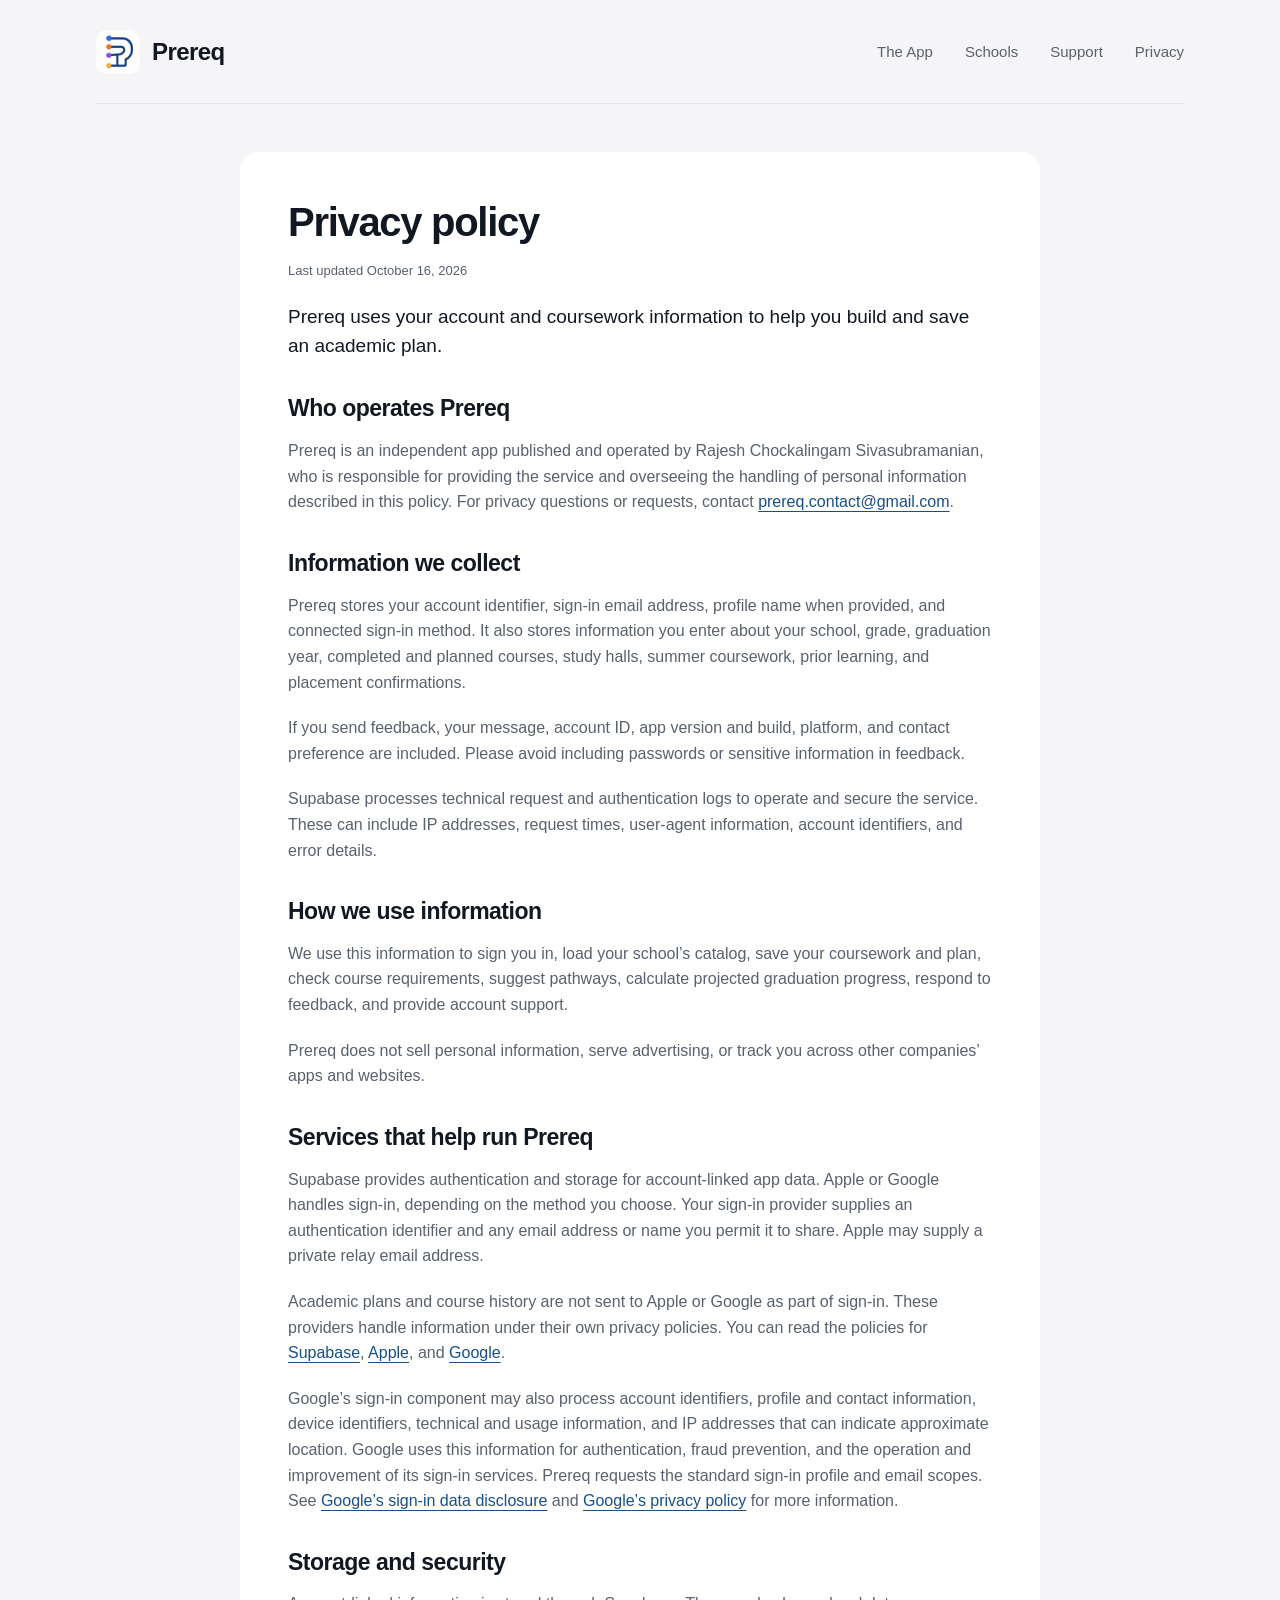
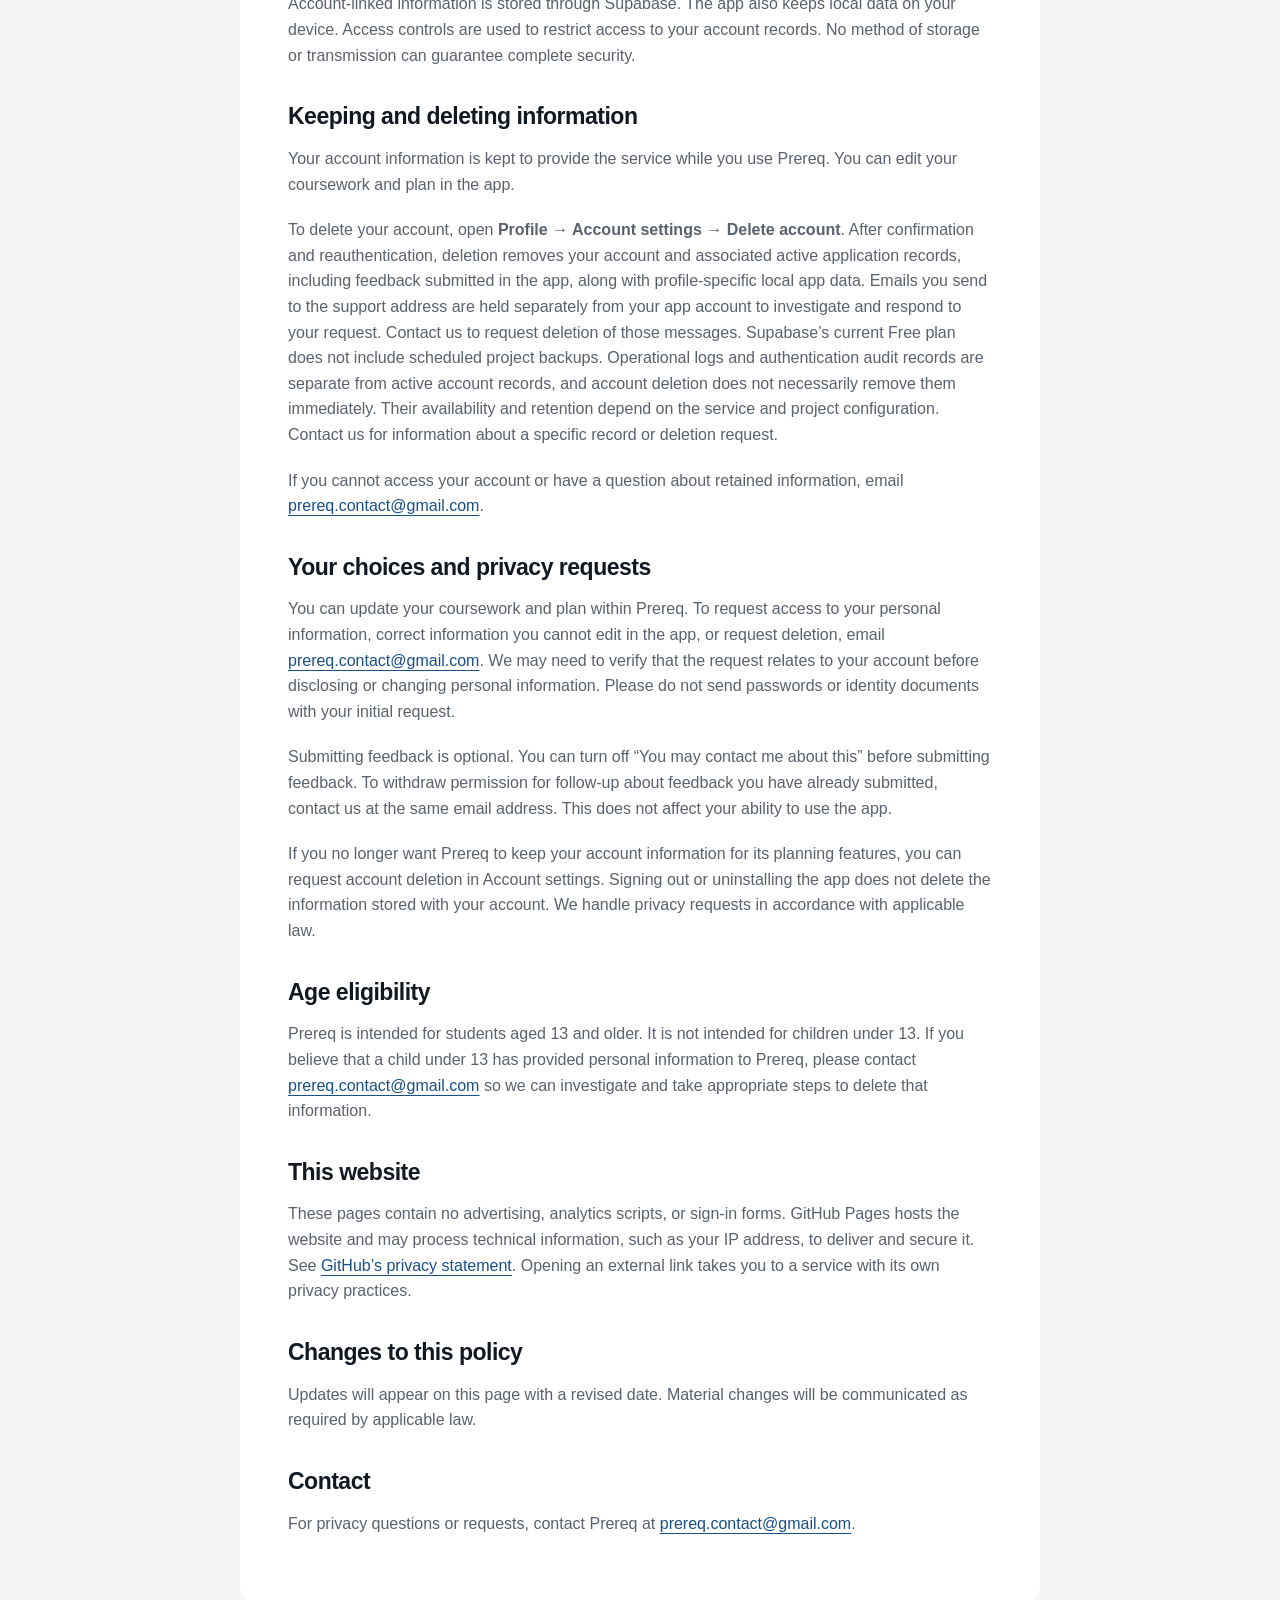
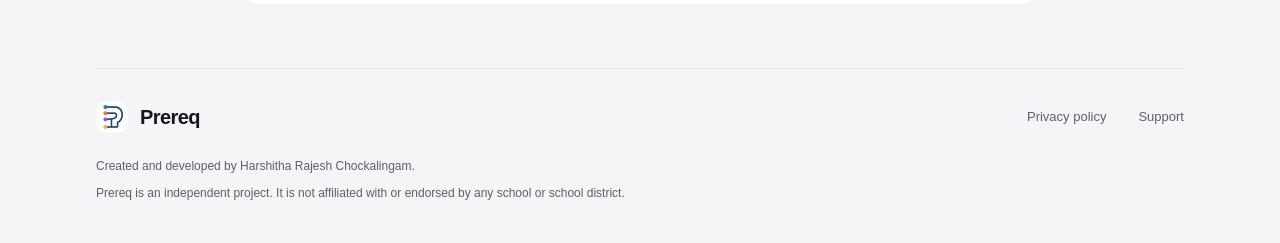
==== commit 8b988c38: "Add available schools section and school suggestions" ====
--- a/privacy/index.html
+++ b/privacy/index.html
@@ -1,2 +1,2 @@
 <!doctype html>
-<html lang="en"><head><meta charset="utf-8"><meta name="viewport" content="width=device-width, initial-scale=1"><meta name="description" content="Prereq helps students explore courses and build a four-year academic plan."><title>Privacy policy | Prereq: Course Planning</title><link rel="icon" href="/icon.png"><link rel="stylesheet" href="/style.css?v=8"><link rel="canonical" href="https://prereqapp.com/privacy/"></head><body><a class="skip" href="#main">Skip to content</a><div class="wrap"><header><a class="brand" href="/"><img src="/icon.png" alt="" width="44" height="44">Prereq</a><nav aria-label="Main navigation"><a href="/#how-it-works">The App</a><a href="/support/">Support</a><a href="/privacy/">Privacy</a></nav></header><main id="main"><article class="document"><h1>Privacy policy</h1><p class="quiet">Last updated October 16, 2026</p><p class="lead">Prereq uses your account and coursework information to help you build and save an academic plan.</p><h2>Who operates Prereq</h2><p>Prereq is an independent app published and operated by Rajesh Chockalingam Sivasubramanian, who is responsible for providing the service and overseeing the handling of personal information described in this policy. For privacy questions or requests, contact <a href="mailto:prereq.contact@gmail.com">prereq.contact@gmail.com</a>.</p><h2>Information we collect</h2><p>Prereq stores your account identifier, sign-in email address, profile name when provided, and connected sign-in method. It also stores information you enter about your school, grade, graduation year, completed and planned courses, study halls, summer coursework, prior learning, and placement confirmations.</p><p>If you send feedback, your message, account ID, app version and build, platform, and contact preference are included. Please avoid including passwords or sensitive information in feedback.</p><p>Supabase processes technical request and authentication logs to operate and secure the service. These can include IP addresses, request times, user-agent information, account identifiers, and error details.</p><h2>How we use information</h2><p>We use this information to sign you in, load your school’s catalog, save your coursework and plan, check course requirements, suggest pathways, calculate projected graduation progress, respond to feedback, and provide account support.</p><p>Prereq does not sell personal information, serve advertising, or track you across other companies’ apps and websites.</p><h2>Services that help run Prereq</h2><p>Supabase provides authentication and storage for account-linked app data. Apple or Google handles sign-in, depending on the method you choose. Your sign-in provider supplies an authentication identifier and any email address or name you permit it to share. Apple may supply a private relay email address.</p><p>Academic plans and course history are not sent to Apple or Google as part of sign-in. These providers handle information under their own privacy policies. You can read the policies for <a href="https://supabase.com/privacy">Supabase</a>, <a href="https://www.apple.com/legal/privacy/">Apple</a>, and <a href="https://policies.google.com/privacy">Google</a>.</p><p>Google’s sign-in component may also process account identifiers, profile and contact information, device identifiers, technical and usage information, and IP addresses that can indicate approximate location. Google uses this information for authentication, fraud prevention, and the operation and improvement of its sign-in services. Prereq requests the standard sign-in profile and email scopes. See <a href="https://developers.google.com/identity/sign-in/ios/app-privacy">Google’s sign-in data disclosure</a> and <a href="https://policies.google.com/privacy">Google’s privacy policy</a> for more information.</p><h2>Storage and security</h2><p>Account-linked information is stored through Supabase. The app also keeps local data on your device. Access controls are used to restrict access to your account records. No method of storage or transmission can guarantee complete security.</p><h2>Keeping and deleting information</h2><p>Your account information is kept to provide the service while you use Prereq. You can edit your coursework and plan in the app.</p><p>To delete your account, open <strong>Profile → Account settings → Delete account</strong>. After confirmation and reauthentication, deletion removes your account and associated active application records, including feedback submitted in the app, along with profile-specific local app data. Emails you send to the support address are held separately from your app account to investigate and respond to your request. Contact us to request deletion of those messages. Supabase’s current Free plan does not include scheduled project backups. Operational logs and authentication audit records are separate from active account records, and account deletion does not necessarily remove them immediately. Their availability and retention depend on the service and project configuration. Contact us for information about a specific record or deletion request.</p><p>If you cannot access your account or have a question about retained information, email <a href="mailto:prereq.contact@gmail.com">prereq.contact@gmail.com</a>.</p><h2>Your choices and privacy requests</h2><p>You can update your coursework and plan within Prereq. To request access to your personal information, correct information you cannot edit in the app, or request deletion, email <a href="mailto:prereq.contact@gmail.com">prereq.contact@gmail.com</a>. We may need to verify that the request relates to your account before disclosing or changing personal information. Please do not send passwords or identity documents with your initial request.</p><p>Submitting feedback is optional. You can turn off “You may contact me about this” before submitting feedback. To withdraw permission for follow-up about feedback you have already submitted, contact us at the same email address. This does not affect your ability to use the app.</p><p>If you no longer want Prereq to keep your account information for its planning features, you can request account deletion in Account settings. Signing out or uninstalling the app does not delete the information stored with your account. We handle privacy requests in accordance with applicable law.</p><h2>Age eligibility</h2><p>Prereq is intended for students aged 13 and older. It is not intended for children under 13. If you believe that a child under 13 has provided personal information to Prereq, please contact <a href="mailto:prereq.contact@gmail.com">prereq.contact@gmail.com</a> so we can investigate and take appropriate steps to delete that information.</p><h2>This website</h2><p>These pages contain no advertising, analytics scripts, or sign-in forms. GitHub Pages hosts the website and may process technical information, such as your IP address, to deliver and secure it. See <a href="https://docs.github.com/en/site-policy/privacy-policies/github-general-privacy-statement">GitHub’s privacy statement</a>. Opening an external link takes you to a service with its own privacy practices.</p><h2>Changes to this policy</h2><p>Updates will appear on this page with a revised date. Material changes will be communicated as required by applicable law.</p><h2>Contact</h2><p>For privacy questions or requests, contact Prereq at <a href="mailto:prereq.contact@gmail.com">prereq.contact@gmail.com</a>.</p></article></main><footer><div class="footer-heading"><a class="brand" href="/"><img src="/icon.png" alt="" width="32" height="32">Prereq</a><nav aria-label="Footer"><a href="/privacy/">Privacy policy</a><a href="/support/">Support</a></nav></div><p>Created and developed by Harshitha Rajesh Chockalingam.</p><p>Prereq is an independent project. It is not affiliated with or endorsed by any school or school district.</p></footer></div></body></html>
+<html lang="en"><head><meta charset="utf-8"><meta name="viewport" content="width=device-width, initial-scale=1"><meta name="description" content="Prereq helps students explore courses and build a four-year academic plan."><title>Privacy policy | Prereq: Course Planning</title><link rel="icon" href="/icon.png"><link rel="stylesheet" href="/style.css?v=9"><link rel="canonical" href="https://prereqapp.com/privacy/"></head><body><a class="skip" href="#main">Skip to content</a><div class="wrap"><header><a class="brand" href="/"><img src="/icon.png" alt="" width="44" height="44">Prereq</a><nav aria-label="Main navigation"><a href="/#how-it-works">The App</a><a href="/#schools">Schools</a><a href="/support/">Support</a><a href="/privacy/">Privacy</a></nav></header><main id="main"><article class="document"><h1>Privacy policy</h1><p class="quiet">Last updated October 16, 2026</p><p class="lead">Prereq uses your account and coursework information to help you build and save an academic plan.</p><h2>Who operates Prereq</h2><p>Prereq is an independent app published and operated by Rajesh Chockalingam Sivasubramanian, who is responsible for providing the service and overseeing the handling of personal information described in this policy. For privacy questions or requests, contact <a href="mailto:prereq.contact@gmail.com">prereq.contact@gmail.com</a>.</p><h2>Information we collect</h2><p>Prereq stores your account identifier, sign-in email address, profile name when provided, and connected sign-in method. It also stores information you enter about your school, grade, graduation year, completed and planned courses, study halls, summer coursework, prior learning, and placement confirmations.</p><p>If you send feedback, your message, account ID, app version and build, platform, and contact preference are included. Please avoid including passwords or sensitive information in feedback.</p><p>Supabase processes technical request and authentication logs to operate and secure the service. These can include IP addresses, request times, user-agent information, account identifiers, and error details.</p><h2>How we use information</h2><p>We use this information to sign you in, load your school’s catalog, save your coursework and plan, check course requirements, suggest pathways, calculate projected graduation progress, respond to feedback, and provide account support.</p><p>Prereq does not sell personal information, serve advertising, or track you across other companies’ apps and websites.</p><h2>Services that help run Prereq</h2><p>Supabase provides authentication and storage for account-linked app data. Apple or Google handles sign-in, depending on the method you choose. Your sign-in provider supplies an authentication identifier and any email address or name you permit it to share. Apple may supply a private relay email address.</p><p>Academic plans and course history are not sent to Apple or Google as part of sign-in. These providers handle information under their own privacy policies. You can read the policies for <a href="https://supabase.com/privacy">Supabase</a>, <a href="https://www.apple.com/legal/privacy/">Apple</a>, and <a href="https://policies.google.com/privacy">Google</a>.</p><p>Google’s sign-in component may also process account identifiers, profile and contact information, device identifiers, technical and usage information, and IP addresses that can indicate approximate location. Google uses this information for authentication, fraud prevention, and the operation and improvement of its sign-in services. Prereq requests the standard sign-in profile and email scopes. See <a href="https://developers.google.com/identity/sign-in/ios/app-privacy">Google’s sign-in data disclosure</a> and <a href="https://policies.google.com/privacy">Google’s privacy policy</a> for more information.</p><h2>Storage and security</h2><p>Account-linked information is stored through Supabase. The app also keeps local data on your device. Access controls are used to restrict access to your account records. No method of storage or transmission can guarantee complete security.</p><h2>Keeping and deleting information</h2><p>Your account information is kept to provide the service while you use Prereq. You can edit your coursework and plan in the app.</p><p>To delete your account, open <strong>Profile → Account settings → Delete account</strong>. After confirmation and reauthentication, deletion removes your account and associated active application records, including feedback submitted in the app, along with profile-specific local app data. Emails you send to the support address are held separately from your app account to investigate and respond to your request. Contact us to request deletion of those messages. Supabase’s current Free plan does not include scheduled project backups. Operational logs and authentication audit records are separate from active account records, and account deletion does not necessarily remove them immediately. Their availability and retention depend on the service and project configuration. Contact us for information about a specific record or deletion request.</p><p>If you cannot access your account or have a question about retained information, email <a href="mailto:prereq.contact@gmail.com">prereq.contact@gmail.com</a>.</p><h2>Your choices and privacy requests</h2><p>You can update your coursework and plan within Prereq. To request access to your personal information, correct information you cannot edit in the app, or request deletion, email <a href="mailto:prereq.contact@gmail.com">prereq.contact@gmail.com</a>. We may need to verify that the request relates to your account before disclosing or changing personal information. Please do not send passwords or identity documents with your initial request.</p><p>Submitting feedback is optional. You can turn off “You may contact me about this” before submitting feedback. To withdraw permission for follow-up about feedback you have already submitted, contact us at the same email address. This does not affect your ability to use the app.</p><p>If you no longer want Prereq to keep your account information for its planning features, you can request account deletion in Account settings. Signing out or uninstalling the app does not delete the information stored with your account. We handle privacy requests in accordance with applicable law.</p><h2>Age eligibility</h2><p>Prereq is intended for students aged 13 and older. It is not intended for children under 13. If you believe that a child under 13 has provided personal information to Prereq, please contact <a href="mailto:prereq.contact@gmail.com">prereq.contact@gmail.com</a> so we can investigate and take appropriate steps to delete that information.</p><h2>This website</h2><p>These pages contain no advertising, analytics scripts, or sign-in forms. GitHub Pages hosts the website and may process technical information, such as your IP address, to deliver and secure it. See <a href="https://docs.github.com/en/site-policy/privacy-policies/github-general-privacy-statement">GitHub’s privacy statement</a>. Opening an external link takes you to a service with its own privacy practices.</p><h2>Changes to this policy</h2><p>Updates will appear on this page with a revised date. Material changes will be communicated as required by applicable law.</p><h2>Contact</h2><p>For privacy questions or requests, contact Prereq at <a href="mailto:prereq.contact@gmail.com">prereq.contact@gmail.com</a>.</p></article></main><footer><div class="footer-heading"><a class="brand" href="/"><img src="/icon.png" alt="" width="32" height="32">Prereq</a><nav aria-label="Footer"><a href="/privacy/">Privacy policy</a><a href="/support/">Support</a></nav></div><p>Created and developed by Harshitha Rajesh Chockalingam.</p><p>Prereq is an independent project. It is not affiliated with or endorsed by any school or school district.</p></footer></div></body></html>
--- a/style.css
+++ b/style.css
@@ -57,6 +57,26 @@
 .brand-trail i{width:6px;height:6px;background:#76a4e1;border-radius:50%}
 .brand-trail i:nth-child(2){background:#f5ad79}.brand-trail i:nth-child(3){background:#b096d5}.brand-trail i:nth-child(4){background:#efc96e}
 .visual-caption{text-align:center;font-size:11px;margin-top:14px;color:var(--muted)}
+.schools-section{padding:64px 0 80px;border-top:1px solid var(--line)}
+.schools-heading{display:flex;justify-content:space-between;align-items:flex-end;gap:40px;margin-bottom:32px}
+.schools-heading>p{max-width:330px;color:var(--muted);font-size:16px}
+.schools-grid{display:grid;grid-template-columns:repeat(2,minmax(0,1fr));gap:24px}
+.school-card,.school-request{padding:32px;border-radius:18px;min-width:0}
+.school-card{background:var(--surface);border:1px solid var(--line)}
+.school-card-top{display:flex;align-items:center;justify-content:space-between;gap:16px;margin-bottom:28px}
+.school-symbol{display:grid;place-items:center;width:48px;height:48px;border-radius:12px;background:var(--brand-tint);color:var(--blue);flex-shrink:0}
+.school-symbol svg{width:30px;height:30px}
+.school-status{font-size:12px;font-weight:550;color:var(--blue);padding:6px 10px;border-radius:8px;background:var(--brand-tint)}
+.school-card h3,.school-request h3{font-size:25px;line-height:1.2}
+.school-location{margin-top:8px;font-size:15px;color:var(--muted)}
+.school-includes{list-style:none;padding:20px 0 0;margin:24px 0 0;border-top:1px solid var(--line);display:flex;flex-wrap:wrap;gap:8px 18px;font-size:13px;color:var(--muted)}
+.school-request{background:transparent;border:1px dashed #c6cfd9;display:flex;flex-direction:column;align-items:flex-start}
+.school-request .eyebrow{margin-bottom:16px}
+.school-request>p:not(.eyebrow){color:var(--muted);font-size:15px;margin:16px 0 24px;max-width:350px}
+.school-request-link{margin-top:auto;display:inline-flex;gap:20px;align-items:center;font-size:15px;font-weight:600;text-decoration:none;padding:8px 0}
+.school-request-link:hover{text-decoration:underline}
+@media(max-width:760px){.schools-section{padding:40px 0 48px}.schools-heading{display:block;margin-bottom:24px}.schools-heading>p{margin-top:16px}.schools-grid{grid-template-columns:1fr;gap:16px}.school-card,.school-request{padding:28px}.school-card h3,.school-request h3{font-size:24px}}
+@media(max-width:600px){header{flex-wrap:wrap;padding-top:24px;padding-bottom:20px;row-gap:20px}header nav{width:100%;justify-content:space-between;gap:12px}}
 .app-story{padding:72px 0 80px;border-top:1px solid var(--line)}
 .section-intro{display:grid;grid-template-columns:1fr 1fr;column-gap:64px;align-items:end;margin-bottom:40px}
 .section-intro .eyebrow{grid-column:1/-1}
